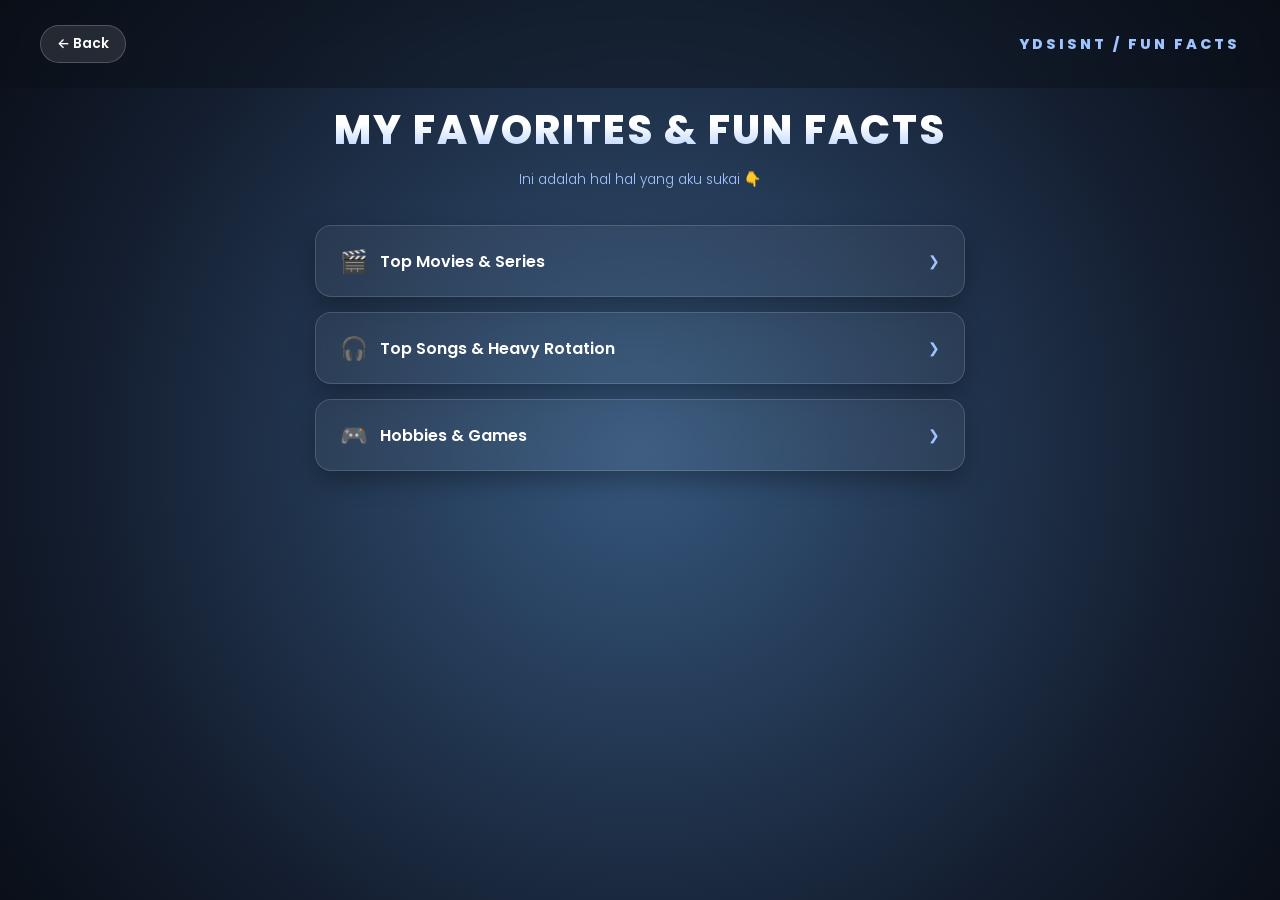
==== funfact.html @ 4c20e3f1 "Add files via upload" ====
<!DOCTYPE html>
<html lang="id">
<head>
    <meta charset="UTF-8">
    <meta name="viewport" content="width=device-width, initial-scale=1.0">
    <title>Fun Facts | Ydsisnt</title>
    <link rel="stylesheet" href="funfact-style.css">
</head>
<body>

    <!-- Header dengan Tombol Kembali -->
    <header class="ff-header">
        <a href="index.html" class="btn-back">← Back</a>
        <div class="logo">YDSISNT / FUN FACTS</div>
    </header>

    <!-- Konten Utama Accordion -->
    <main class="ff-container">
        
        <h1 class="ff-title">MY FAVORITES & FUN FACTS</h1>
        <p class="ff-subtitle">Ini adalah hal hal yang aku sukai 👇</p>

        <div class="accordion-wrapper">
            
            <!-- KATEGORI 1: TOP MOVIES -->
            <details class="ff-accordion">
                <summary class="accordion-header">
                    <div class="header-content">
                        <span class="card-icon">🎬</span>
                        <h2>Top Movies & Series</h2>
                    </div>
                    <span class="arrow-icon">❯</span>
                </summary>
                <div class="accordion-body">
                    <ul>
                        <li><span>1.</span> Interstellar</li>
                        <li><span>2.</span> Inception</li>
                        <li><span>3.</span> Cyberpunk: Edgerunners</li>
                    </ul>
                </div>
            </details>

            <!-- KATEGORI 2: TOP SONGS -->
            <details class="ff-accordion">
                <summary class="accordion-header">
                    <div class="header-content">
                        <span class="card-icon">🎧</span>
                        <h2>Top Songs & Heavy Rotation</h2>
                    </div>
                    <span class="arrow-icon">❯</span>
                </summary>
                <div class="accordion-body">
                    <ul>
                        <li><span>1.</span> The Weeknd - Starboy</li>
                        <li><span>2.</span> Joji - Glimpse of Us</li>
                        <li><span>3.</span> Arctic Monkeys - 505</li>
                    </ul>
                </div>
            </details>

            <!-- KATEGORI 3: HOBBIES -->
            <details class="ff-accordion">
                <summary class="accordion-header">
                    <div class="header-content">
                        <span class="card-icon">🎮</span>
                        <h2>Hobbies & Games</h2>
                    </div>
                    <span class="arrow-icon">❯</span>
                </summary>
                <div class="accordion-body">
                    <ul>
                        <li><span>•</span> Exploring Web Technologies</li>
                        <li><span>•</span> Casual Gaming (Genshin / Valorant)</li>
                        <li><span>•</span> Chill & Listening to Lo-Fi</li>
                    </ul>
                </div>
            </details>

        </div>

    </main>

</body>
</html>
---- funfact-style.css ----
@import url('https://fonts.googleapis.com/css2?family=Inter:wght@300;400;600;800&family=Poppins:wght@300;400;600;800&display=swap');

* {
    margin: 0;
    padding: 0;
    box-sizing: border-box;
}

body {
    background: radial-gradient(circle at center, #35577D 0%, #141E30 70%, #0a0f18 100%);
    background-attachment: fixed;
    color: #ffffff;
    font-family: 'Poppins', 'Inter', sans-serif;
    min-height: 100vh;
    padding: 100px 20px 40px;
}

/* HEADER */
.ff-header {
    position: fixed;
    top: 0;
    left: 0;
    width: 100%;
    padding: 25px 40px;
    display: flex;
    justify-content: space-between;
    align-items: center;
    z-index: 100;
    background: rgba(10, 15, 24, 0.4);
    backdrop-filter: blur(10px);
}

.btn-back {
    text-decoration: none;
    color: #ffffff;
    font-size: 0.85rem;
    font-weight: 600;
    padding: 8px 16px;
    border-radius: 20px;
    background: rgba(255, 255, 255, 0.1);
    border: 1px solid rgba(255, 255, 255, 0.2);
    transition: 0.3s ease;
}

.btn-back:hover {
    background: #38bdf8;
    color: #000;
}

.logo {
    font-weight: 800;
    font-size: 0.9rem;
    letter-spacing: 3px;
    color: #a0c4ff;
}

/* CONTAINER UTAMA */
.ff-container {
    max-width: 650px; /* Dibuat sedikit lebih ringkas agar rapi vertikal */
    margin: 0 auto;
    text-align: center;
}

.ff-title {
    font-size: clamp(1.8rem, 4vw, 2.5rem);
    font-weight: 800;
    letter-spacing: 2px;
    margin-bottom: 10px;
    background: linear-gradient(180deg, #ffffff 40%, #a0c4ff 100%);
    -webkit-background-clip: text;
    -webkit-text-fill-color: transparent;
}

.ff-subtitle {
    font-size: 0.85rem;
    color: #a0c4ff;
    margin-bottom: 35px;
    font-weight: 300;
}

/* ==========================================
   DESAIN ACCORDION / COLLAPSIBLE INTERAKTIF
   ========================================== */
.accordion-wrapper {
    display: flex;
    flex-direction: column;
    gap: 15px;
}

/* Wadah Utama Accordion */
.ff-accordion {
    background: rgba(255, 255, 255, 0.05);
    border: 1px solid rgba(255, 255, 255, 0.15);
    border-radius: 16px;
    overflow: hidden;
    backdrop-filter: blur(15px);
    box-shadow: 0 10px 25px rgba(0, 0, 0, 0.3);
    transition: all 0.3s ease;
}

.ff-accordion:hover {
    border-color: #38bdf8;
    background: rgba(255, 255, 255, 0.08);
}

/* Header yang Bisa Diklik */
.accordion-header {
    padding: 18px 24px;
    display: flex;
    justify-content: space-between;
    align-items: center;
    cursor: pointer;
    user-select: none;
    list-style: none; /* Menghilangkan segitiga bawaan browser */
}

/* Menghilangkan panah bawaan browser Safari/Chrome */
.accordion-header::-webkit-details-marker {
    display: none;
}

.header-content {
    display: flex;
    align-items: center;
    gap: 12px;
}

.card-icon {
    font-size: 1.4rem;
}

.accordion-header h2 {
    font-size: 1rem;
    font-weight: 600;
    color: #ffffff;
}

/* Ikon Panah Kustom */
.arrow-icon {
    font-size: 0.9rem;
    color: #a0c4ff;
    transition: transform 0.3s ease;
}

/* Animasi Rotasi Panah Saat Accordion DIBUKA */
details[open] .arrow-icon {
    transform: rotate(90deg);
    color: #38bdf8;
}

/* Border Pemisah saat Terbuka */
details[open] .accordion-header {
    border-bottom: 1px solid rgba(255, 255, 255, 0.1);
}

/* Isi List Favorit di Dalam Accordion */
.accordion-body {
    padding: 20px 24px;
    text-align: left;
    background: rgba(0, 0, 0, 0.15);
}

.accordion-body ul {
    list-style: none;
}

.accordion-body li {
    font-size: 0.9rem;
    margin-bottom: 10px;
    color: #e2e8f0;
}

.accordion-body li:last-child {
    margin-bottom: 0;
}

.accordion-body li span {
    color: #38bdf8;
    font-weight: 600;
    margin-right: 8px;
}
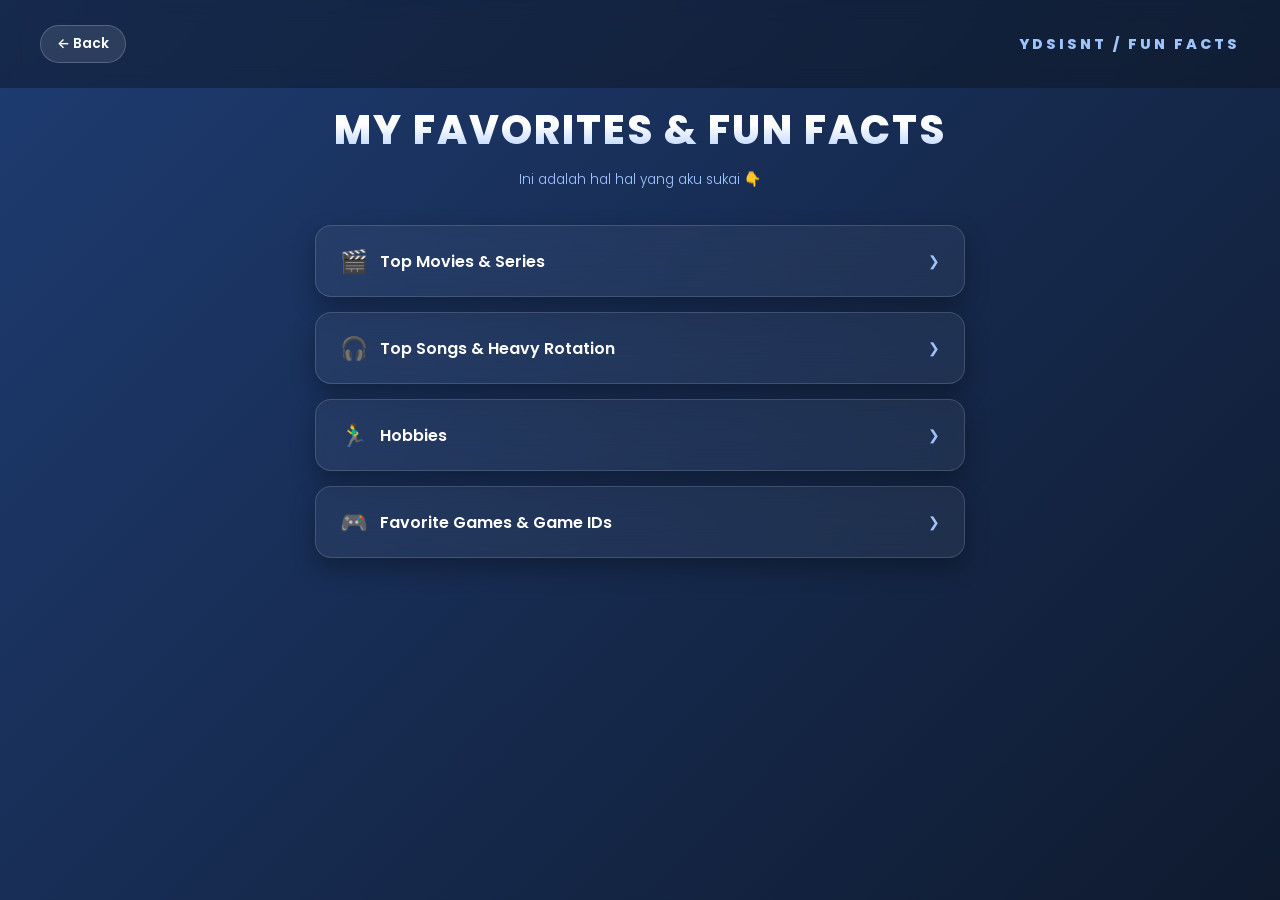
==== commit 6e219701: "Add files via upload" ====
--- a/funfact.html
+++ b/funfact.html
@@ -51,28 +51,92 @@
                 </summary>
                 <div class="accordion-body">
                     <ul>
-                        <li><span>1.</span> The Weeknd - Starboy</li>
+                        <li><span>1.</span> Wave to earth - Love</li>
                         <li><span>2.</span> Joji - Glimpse of Us</li>
-                        <li><span>3.</span> Arctic Monkeys - 505</li>
+                        <li><span>3.</span> Skyline - Not the same without you</li>
                     </ul>
                 </div>
             </details>
 
-            <!-- KATEGORI 3: HOBBIES -->
+            <!-- KATEGORI 3: HOBBIES (DIPISAH) -->
             <details class="ff-accordion">
                 <summary class="accordion-header">
                     <div class="header-content">
-                        <span class="card-icon">🎮</span>
-                        <h2>Hobbies & Games</h2>
+                        <span class="card-icon">🏃‍♂️</span>
+                        <h2>Hobbies</h2>
                     </div>
                     <span class="arrow-icon">❯</span>
                 </summary>
                 <div class="accordion-body">
                     <ul>
-                        <li><span>•</span> Exploring Web Technologies</li>
-                        <li><span>•</span> Casual Gaming (Genshin / Valorant)</li>
+                        <li><span>•</span> Running & Calisthenics</li>
                         <li><span>•</span> Chill & Listening to Lo-Fi</li>
+                        <li><span>•</span> Exploring Web Development</li>
                     </ul>
+                </div>
+            </details>
+
+            <!-- KATEGORI 4: GAMES (MOBILE LEGENDS, GENSHIN IMPACT, FREE FIRE) -->
+            <details class="ff-accordion">
+                <summary class="accordion-header">
+                    <div class="header-content">
+                        <span class="card-icon">🎮</span>
+                        <h2>Favorite Games & Game IDs</h2>
+                    </div>
+                    <span class="arrow-icon">❯</span>
+                </summary>
+                <div class="accordion-body">
+                    <div class="nested-accordion-wrapper">
+                        
+                        <!-- GAME 1: MOBILE LEGENDS -->
+                        <details class="game-details">
+                            <summary class="game-summary">
+                                <span>Mobile Legends: Bang Bang</span>
+                                <span class="arrow-icon-small">❯</span>
+                            </summary>
+                            <div class="game-info">
+                                <img src="https://cdn.oneesports.gg/wp-content/uploads/sites/2/2021/05/MLBB_Phoveus-1024x639.jpg" alt="Mobile Legends Banner" class="game-banner">
+                                <div class="game-text">
+                                    <p><strong>Nickname:</strong> proMAX</p>
+                                    <p><strong>User ID:</strong> 276227100 (9430)</p> <!-- Ganti ID ML kamu -->
+                                    <p><strong>Role Favorit:</strong> EXP / Marksman</p>
+                                </div>
+                            </div>
+                        </details>
+
+                        <!-- GAME 2: GENSHIN IMPACT -->
+                        <details class="game-details">
+                            <summary class="game-summary">
+                                <span>Genshin Impact</span>
+                                <span class="arrow-icon-small">❯</span>
+                            </summary>
+                            <div class="game-info">
+                                <img src="https://row.haluan.co/wp-content/uploads/2024/01/Raiden-Shogun-Genshin-Impact-1024x573.jpg" alt="Genshin Impact Banner" class="game-banner">
+                                <div class="game-text">
+                                    <p><strong>Nickname:</strong> MAXIMUSIX</p>
+                                    <p><strong>UID:</strong> 860120543</p> <!-- Ganti UID Genshin kamu -->
+                                    <p><strong>Server:</strong> Asia</p>
+                                </div>
+                            </div>
+                        </details>
+
+                        <!-- GAME 3: FREE FIRE -->
+                        <details class="game-details">
+                            <summary class="game-summary">
+                                <span>Free Fire</span>
+                                <span class="arrow-icon-small">❯</span>
+                            </summary>
+                            <div class="game-info">
+                                <img src="https://ditusi.co.id/blog/wp-content/uploads/2025/07/Bundle-Top-Criminal-FF.jpg" alt="Free Fire Banner" class="game-banner">
+                                <div class="game-text">
+                                    <p><strong>Nickname:</strong> grab'phee..</p>
+                                    <p><strong>UID / Account ID:</strong> 528464425</p> <!-- Ganti UID FF kamu -->
+                                    <p><strong>Guild:</strong> SGNX - Guerilla</p>
+                                </div>
+                            </div>
+                        </details>
+
+                    </div>
                 </div>
             </details>
 
--- a/funfact-style.css
+++ b/funfact-style.css
@@ -7,12 +7,20 @@
 }
 
 body {
-    background: radial-gradient(circle at center, #35577D 0%, #141E30 70%, #0a0f18 100%);
+    background: linear-gradient(-45deg, #141E30, #35577D, #0a0f18, #1e3c72);
+    background-size: 400% 400%;
+    animation: gradientBG 15s ease infinite;
     background-attachment: fixed;
     color: #ffffff;
     font-family: 'Poppins', 'Inter', sans-serif;
     min-height: 100vh;
     padding: 100px 20px 40px;
+}
+
+@keyframes gradientBG {
+    0% { background-position: 0% 50%; }
+    50% { background-position: 100% 50%; }
+    100% { background-position: 0% 50%; }
 }
 
 /* HEADER */
@@ -178,4 +186,69 @@
     color: #38bdf8;
     font-weight: 600;
     margin-right: 8px;
+}
+
+/* ==========================================
+   NESTED ACCORDION KHUSUS SUB-MENU GAME
+   ========================================== */
+.nested-accordion-wrapper {
+    display: flex;
+    flex-direction: column;
+    gap: 10px;
+}
+
+.game-details {
+    background: rgba(255, 255, 255, 0.05);
+    border: 1px solid rgba(255, 255, 255, 0.1);
+    border-radius: 10px;
+    overflow: hidden;
+    transition: all 0.3s ease;
+}
+
+.game-details:hover {
+    border-color: #38bdf8;
+}
+
+.game-summary {
+    padding: 12px 16px;
+    font-size: 0.88rem;
+    font-weight: 600;
+    color: #38bdf8;
+    cursor: pointer;
+    display: flex;
+    justify-content: space-between;
+    align-items: center;
+    list-style: none;
+    user-select: none;
+}
+
+.game-summary::-webkit-details-marker {
+    display: none;
+}
+
+.arrow-icon-small {
+    font-size: 0.75rem;
+    color: #a0c4ff;
+    transition: transform 0.3s ease;
+}
+
+details[open] > .game-summary .arrow-icon-small {
+    transform: rotate(90deg);
+    color: #38bdf8;
+}
+
+/* Kotak Info ID & Nickname Game */
+.game-info {
+    padding: 12px 16px;
+    background: rgba(0, 0, 0, 0.25);
+    border-top: 1px solid rgba(255, 255, 255, 0.05);
+    font-size: 0.85rem;
+    color: #e2e8f0;
+    display: flex;
+    flex-direction: column;
+    gap: 6px;
+}
+
+.game-info p strong {
+    color: #a0c4ff;
 }
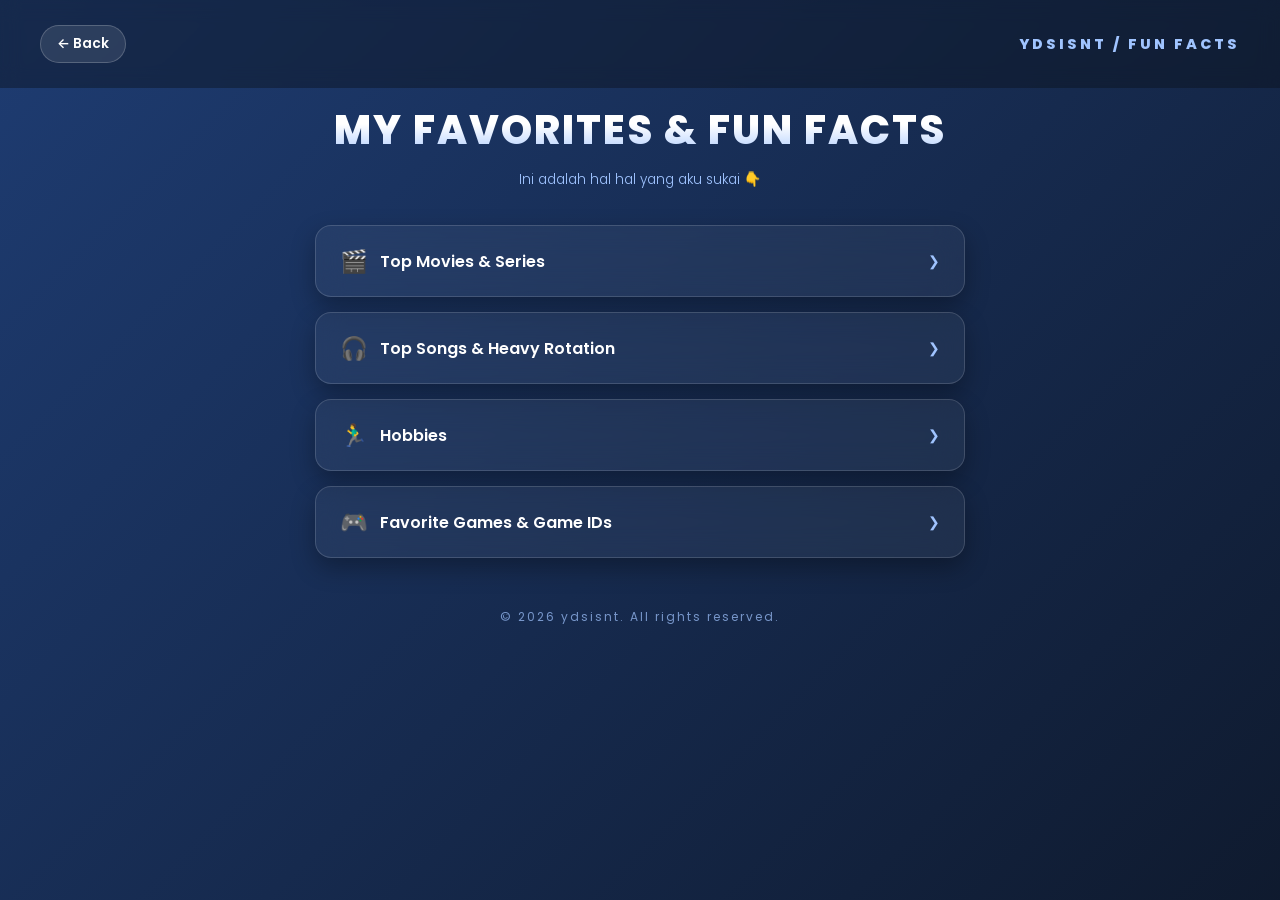
==== commit bfc6d6bc: "Add files via upload" ====
--- a/funfact.html
+++ b/funfact.html
@@ -3,7 +3,7 @@
 <head>
     <meta charset="UTF-8">
     <meta name="viewport" content="width=device-width, initial-scale=1.0">
-    <title>Fun Facts | Ydsisnt</title>
+    <title>Fun Facts | ydsisnt</title>
     <link rel="stylesheet" href="funfact-style.css">
 </head>
 <body>
@@ -58,7 +58,7 @@
                 </div>
             </details>
 
-            <!-- KATEGORI 3: HOBBIES (DIPISAH) -->
+            <!-- KATEGORI 3: HOBBIES -->
             <details class="ff-accordion">
                 <summary class="accordion-header">
                     <div class="header-content">
@@ -76,7 +76,7 @@
                 </div>
             </details>
 
-            <!-- KATEGORI 4: GAMES (MOBILE LEGENDS, GENSHIN IMPACT, FREE FIRE) -->
+            <!-- KATEGORI 4: GAMES -->
             <details class="ff-accordion">
                 <summary class="accordion-header">
                     <div class="header-content">
@@ -98,7 +98,7 @@
                                 <img src="https://cdn.oneesports.gg/wp-content/uploads/sites/2/2021/05/MLBB_Phoveus-1024x639.jpg" alt="Mobile Legends Banner" class="game-banner">
                                 <div class="game-text">
                                     <p><strong>Nickname:</strong> proMAX</p>
-                                    <p><strong>User ID:</strong> 276227100 (9430)</p> <!-- Ganti ID ML kamu -->
+                                    <p><strong>User ID:</strong> 276227100 (9430)</p>
                                     <p><strong>Role Favorit:</strong> EXP / Marksman</p>
                                 </div>
                             </div>
@@ -114,7 +114,7 @@
                                 <img src="https://row.haluan.co/wp-content/uploads/2024/01/Raiden-Shogun-Genshin-Impact-1024x573.jpg" alt="Genshin Impact Banner" class="game-banner">
                                 <div class="game-text">
                                     <p><strong>Nickname:</strong> MAXIMUSIX</p>
-                                    <p><strong>UID:</strong> 860120543</p> <!-- Ganti UID Genshin kamu -->
+                                    <p><strong>UID:</strong> 860120543</p>
                                     <p><strong>Server:</strong> Asia</p>
                                 </div>
                             </div>
@@ -130,7 +130,7 @@
                                 <img src="https://ditusi.co.id/blog/wp-content/uploads/2025/07/Bundle-Top-Criminal-FF.jpg" alt="Free Fire Banner" class="game-banner">
                                 <div class="game-text">
                                     <p><strong>Nickname:</strong> grab'phee..</p>
-                                    <p><strong>UID / Account ID:</strong> 528464425</p> <!-- Ganti UID FF kamu -->
+                                    <p><strong>UID / Account ID:</strong> 528464425</p>
                                     <p><strong>Guild:</strong> SGNX - Guerilla</p>
                                 </div>
                             </div>
@@ -144,5 +144,10 @@
 
     </main>
 
+    <!-- FOOTER COPYRIGHT -->
+    <footer class="ff-footer">
+        <p>&copy; 2026 ydsisnt. All rights reserved.</p>
+    </footer>
+
 </body>
 </html>
--- a/funfact-style.css
+++ b/funfact-style.css
@@ -251,4 +251,13 @@
 
 .game-info p strong {
     color: #a0c4ff;
+}
+/* FOOTER KHUSUS FUNFACT */
+.ff-footer {
+    margin-top: 50px;
+    text-align: center;
+    font-size: 0.75rem;
+    letter-spacing: 2px;
+    color: #a0c4ff;
+    opacity: 0.7;
 }
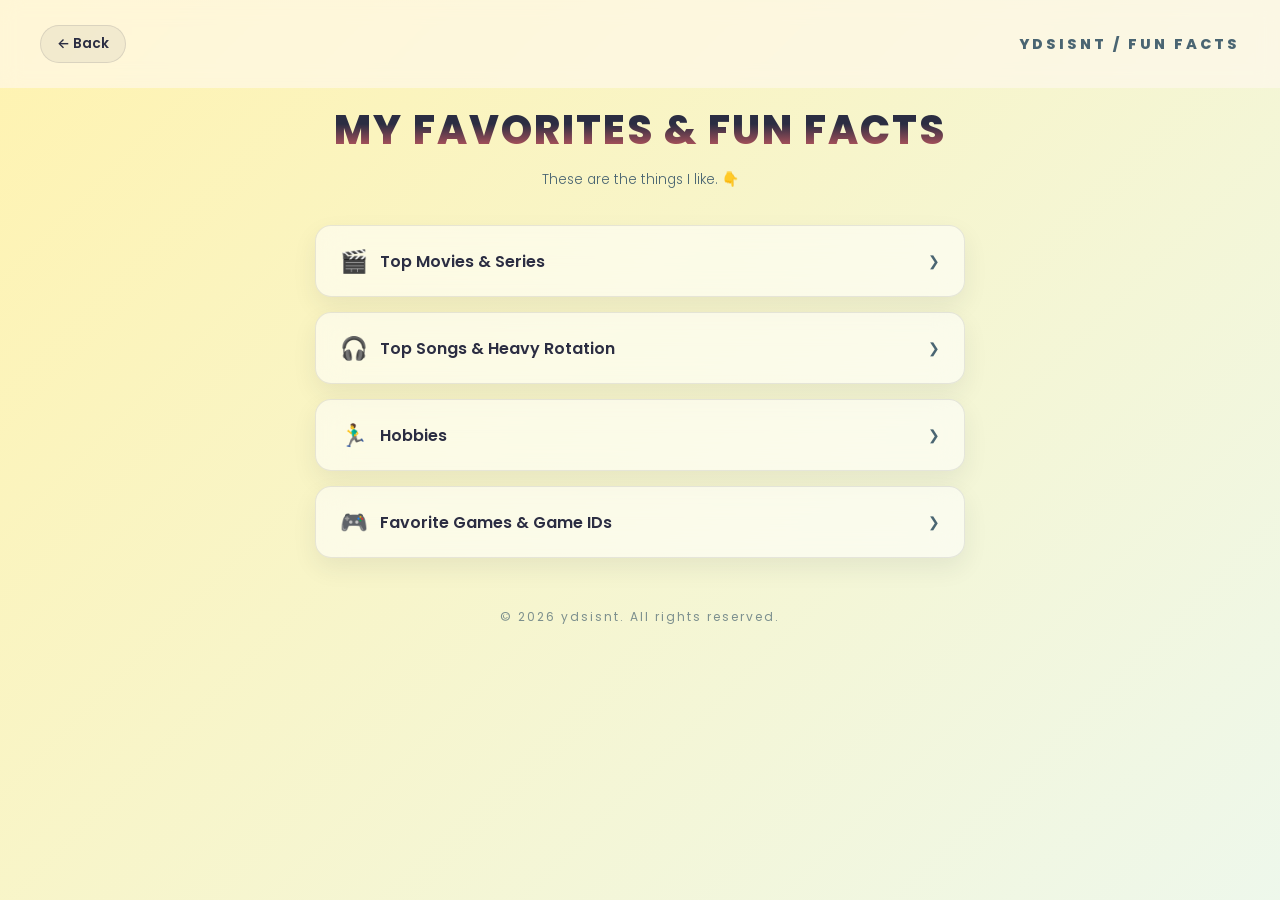
==== commit 65de0e25: "Add files via upload" ====
--- a/funfact.html
+++ b/funfact.html
@@ -16,12 +16,12 @@
 
     <!-- Konten Utama Accordion -->
     <main class="ff-container">
-        
+
         <h1 class="ff-title">MY FAVORITES & FUN FACTS</h1>
-        <p class="ff-subtitle">Ini adalah hal hal yang aku sukai 👇</p>
+        <p class="ff-subtitle">These are the things I like. 👇</p>
 
         <div class="accordion-wrapper">
-            
+
             <!-- KATEGORI 1: TOP MOVIES -->
             <details class="ff-accordion">
                 <summary class="accordion-header">
@@ -33,9 +33,9 @@
                 </summary>
                 <div class="accordion-body">
                     <ul>
-                        <li><span>1.</span> Interstellar</li>
-                        <li><span>2.</span> Inception</li>
-                        <li><span>3.</span> Cyberpunk: Edgerunners</li>
+                        <li><span>1.</span> The Medium</li>
+                        <li><span>2.</span> Obsession</li>
+                        <li><span>3.</span> The Odyssey</li>
                     </ul>
                 </div>
             </details>
@@ -87,7 +87,14 @@
                 </summary>
                 <div class="accordion-body">
                     <div class="nested-accordion-wrapper">
-                        
+
+                        <!--
+                          FITUR BARU: tombol "Salin" di sebelah UID/ID.
+                          Atribut data-copy="..." nyimpen teks murni yang mau
+                          di-copy -- jadi funfact-script.js tinggal baca
+                          atribut ini, nggak perlu parsing teks dari <p>.
+                        -->
+
                         <!-- GAME 1: MOBILE LEGENDS -->
                         <details class="game-details">
                             <summary class="game-summary">
@@ -98,7 +105,10 @@
                                 <img src="https://cdn.oneesports.gg/wp-content/uploads/sites/2/2021/05/MLBB_Phoveus-1024x639.jpg" alt="Mobile Legends Banner" class="game-banner">
                                 <div class="game-text">
                                     <p><strong>Nickname:</strong> proMAX</p>
-                                    <p><strong>User ID:</strong> 276227100 (9430)</p>
+                                    <div class="copy-row">
+                                        <p><strong>User ID:</strong> 276227100 (9430)</p>
+                                        <button class="btn-copy" data-copy="276227100 (9430)" type="button">Salin</button>
+                                    </div>
                                     <p><strong>Role Favorit:</strong> EXP / Marksman</p>
                                 </div>
                             </div>
@@ -114,7 +124,10 @@
                                 <img src="https://row.haluan.co/wp-content/uploads/2024/01/Raiden-Shogun-Genshin-Impact-1024x573.jpg" alt="Genshin Impact Banner" class="game-banner">
                                 <div class="game-text">
                                     <p><strong>Nickname:</strong> MAXIMUSIX</p>
-                                    <p><strong>UID:</strong> 860120543</p>
+                                    <div class="copy-row">
+                                        <p><strong>UID:</strong> 860120543</p>
+                                        <button class="btn-copy" data-copy="860120543" type="button">Salin</button>
+                                    </div>
                                     <p><strong>Server:</strong> Asia</p>
                                 </div>
                             </div>
@@ -130,7 +143,10 @@
                                 <img src="https://ditusi.co.id/blog/wp-content/uploads/2025/07/Bundle-Top-Criminal-FF.jpg" alt="Free Fire Banner" class="game-banner">
                                 <div class="game-text">
                                     <p><strong>Nickname:</strong> grab'phee..</p>
-                                    <p><strong>UID / Account ID:</strong> 528464425</p>
+                                    <div class="copy-row">
+                                        <p><strong>UID / Account ID:</strong> 528464425</p>
+                                        <button class="btn-copy" data-copy="528464425" type="button">Salin</button>
+                                    </div>
                                     <p><strong>Guild:</strong> SGNX - Guerilla</p>
                                 </div>
                             </div>
@@ -149,5 +165,9 @@
         <p>&copy; 2026 ydsisnt. All rights reserved.</p>
     </footer>
 
+    <!-- Toast kecil buat notifikasi "ID tersalin!" -->
+    <div id="toast" class="toast">ID tersalin! 📋</div>
+
+    <script src="funfact-script.js"></script>
 </body>
 </html>
--- a/funfact-style.css
+++ b/funfact-style.css
@@ -6,12 +6,19 @@
     box-sizing: border-box;
 }
 
+/*
+  Palet warna di halaman ini SENGAJA disamain persis sama Fun Mode
+  di index.html (background pastel, aksen coral #FF6B6B, teks gelap
+  #2B2D42) -- soalnya halaman ini cuma bisa diakses lewat tombol
+  "Fun Fact About Me" yang cuma muncul pas Fun Mode aktif. Jadi harus
+  berasa nyambung, bukan kayak buka halaman lain yang temanya beda.
+*/
 body {
-    background: linear-gradient(-45deg, #141E30, #35577D, #0a0f18, #1e3c72);
+    background: linear-gradient(-45deg, #FFF8F0, #FFE3E3, #E8F9FF, #FFF3B0);
     background-size: 400% 400%;
-    animation: gradientBG 15s ease infinite;
+    animation: gradientBG 18s ease infinite;
     background-attachment: fixed;
-    color: #ffffff;
+    color: #2B2D42;
     font-family: 'Poppins', 'Inter', sans-serif;
     min-height: 100vh;
     padding: 100px 20px 40px;
@@ -34,37 +41,38 @@
     justify-content: space-between;
     align-items: center;
     z-index: 100;
-    background: rgba(10, 15, 24, 0.4);
+    background: rgba(255, 248, 240, 0.6);
     backdrop-filter: blur(10px);
 }
 
 .btn-back {
     text-decoration: none;
-    color: #ffffff;
+    color: #2B2D42;
     font-size: 0.85rem;
     font-weight: 600;
     padding: 8px 16px;
     border-radius: 20px;
-    background: rgba(255, 255, 255, 0.1);
-    border: 1px solid rgba(255, 255, 255, 0.2);
+    background: rgba(43, 45, 66, 0.06);
+    border: 1px solid rgba(43, 45, 66, 0.12);
     transition: 0.3s ease;
 }
 
 .btn-back:hover {
-    background: #38bdf8;
-    color: #000;
+    background: #FF6B6B;
+    border-color: #FF6B6B;
+    color: #ffffff;
 }
 
 .logo {
     font-weight: 800;
     font-size: 0.9rem;
     letter-spacing: 3px;
-    color: #a0c4ff;
+    color: #4A6572;
 }
 
 /* CONTAINER UTAMA */
 .ff-container {
-    max-width: 650px; /* Dibuat sedikit lebih ringkas agar rapi vertikal */
+    max-width: 650px;
     margin: 0 auto;
     text-align: center;
 }
@@ -74,14 +82,14 @@
     font-weight: 800;
     letter-spacing: 2px;
     margin-bottom: 10px;
-    background: linear-gradient(180deg, #ffffff 40%, #a0c4ff 100%);
+    background: linear-gradient(180deg, #2B2D42 40%, #FF6B6B 100%);
     -webkit-background-clip: text;
     -webkit-text-fill-color: transparent;
 }
 
 .ff-subtitle {
     font-size: 0.85rem;
-    color: #a0c4ff;
+    color: #4A6572;
     margin-bottom: 35px;
     font-weight: 300;
 }
@@ -95,23 +103,21 @@
     gap: 15px;
 }
 
-/* Wadah Utama Accordion */
 .ff-accordion {
-    background: rgba(255, 255, 255, 0.05);
-    border: 1px solid rgba(255, 255, 255, 0.15);
+    background: rgba(255, 255, 255, 0.55);
+    border: 1px solid rgba(43, 45, 66, 0.1);
     border-radius: 16px;
     overflow: hidden;
     backdrop-filter: blur(15px);
-    box-shadow: 0 10px 25px rgba(0, 0, 0, 0.3);
+    box-shadow: 0 10px 25px rgba(43, 45, 66, 0.08);
     transition: all 0.3s ease;
 }
 
 .ff-accordion:hover {
-    border-color: #38bdf8;
-    background: rgba(255, 255, 255, 0.08);
-}
-
-/* Header yang Bisa Diklik */
+    border-color: #FF6B6B;
+    background: rgba(255, 255, 255, 0.75);
+}
+
 .accordion-header {
     padding: 18px 24px;
     display: flex;
@@ -119,10 +125,9 @@
     align-items: center;
     cursor: pointer;
     user-select: none;
-    list-style: none; /* Menghilangkan segitiga bawaan browser */
-}
-
-/* Menghilangkan panah bawaan browser Safari/Chrome */
+    list-style: none;
+}
+
 .accordion-header::-webkit-details-marker {
     display: none;
 }
@@ -140,32 +145,28 @@
 .accordion-header h2 {
     font-size: 1rem;
     font-weight: 600;
-    color: #ffffff;
-}
-
-/* Ikon Panah Kustom */
+    color: #2B2D42;
+}
+
 .arrow-icon {
     font-size: 0.9rem;
-    color: #a0c4ff;
+    color: #4A6572;
     transition: transform 0.3s ease;
 }
 
-/* Animasi Rotasi Panah Saat Accordion DIBUKA */
 details[open] .arrow-icon {
     transform: rotate(90deg);
-    color: #38bdf8;
-}
-
-/* Border Pemisah saat Terbuka */
+    color: #FF6B6B;
+}
+
 details[open] .accordion-header {
-    border-bottom: 1px solid rgba(255, 255, 255, 0.1);
-}
-
-/* Isi List Favorit di Dalam Accordion */
+    border-bottom: 1px solid rgba(43, 45, 66, 0.08);
+}
+
 .accordion-body {
     padding: 20px 24px;
     text-align: left;
-    background: rgba(0, 0, 0, 0.15);
+    background: rgba(43, 45, 66, 0.03);
 }
 
 .accordion-body ul {
@@ -175,7 +176,7 @@
 .accordion-body li {
     font-size: 0.9rem;
     margin-bottom: 10px;
-    color: #e2e8f0;
+    color: #2B2D42;
 }
 
 .accordion-body li:last-child {
@@ -183,7 +184,7 @@
 }
 
 .accordion-body li span {
-    color: #38bdf8;
+    color: #FF6B6B;
     font-weight: 600;
     margin-right: 8px;
 }
@@ -198,22 +199,22 @@
 }
 
 .game-details {
-    background: rgba(255, 255, 255, 0.05);
-    border: 1px solid rgba(255, 255, 255, 0.1);
+    background: rgba(255, 255, 255, 0.5);
+    border: 1px solid rgba(43, 45, 66, 0.08);
     border-radius: 10px;
     overflow: hidden;
     transition: all 0.3s ease;
 }
 
 .game-details:hover {
-    border-color: #38bdf8;
+    border-color: #FF6B6B;
 }
 
 .game-summary {
     padding: 12px 16px;
     font-size: 0.88rem;
     font-weight: 600;
-    color: #38bdf8;
+    color: #FF6B6B;
     cursor: pointer;
     display: flex;
     justify-content: space-between;
@@ -228,36 +229,92 @@
 
 .arrow-icon-small {
     font-size: 0.75rem;
-    color: #a0c4ff;
+    color: #4A6572;
     transition: transform 0.3s ease;
 }
 
 details[open] > .game-summary .arrow-icon-small {
     transform: rotate(90deg);
-    color: #38bdf8;
+    color: #FF6B6B;
 }
 
 /* Kotak Info ID & Nickname Game */
 .game-info {
     padding: 12px 16px;
-    background: rgba(0, 0, 0, 0.25);
-    border-top: 1px solid rgba(255, 255, 255, 0.05);
+    background: rgba(43, 45, 66, 0.03);
+    border-top: 1px solid rgba(43, 45, 66, 0.05);
     font-size: 0.85rem;
-    color: #e2e8f0;
+    color: #2B2D42;
     display: flex;
     flex-direction: column;
     gap: 6px;
 }
 
 .game-info p strong {
-    color: #a0c4ff;
-}
+    color: #4A6572;
+}
+
+/* ==========================================
+   FITUR TAMBAHAN: TOMBOL COPY ID
+   Baris ID/UID sekarang jadi flex row supaya tombol "Salin"-nya
+   nempel rapi di sebelah kanan teks.
+   ========================================== */
+.copy-row {
+    display: flex;
+    justify-content: space-between;
+    align-items: center;
+    gap: 8px;
+}
+
+.btn-copy {
+    flex-shrink: 0;
+    background: rgba(255, 107, 107, 0.12);
+    color: #FF6B6B;
+    border: 1px solid rgba(255, 107, 107, 0.3);
+    border-radius: 8px;
+    padding: 4px 10px;
+    font-size: 0.7rem;
+    font-weight: 600;
+    cursor: pointer;
+    font-family: 'Poppins', sans-serif;
+    transition: 0.2s ease;
+}
+
+.btn-copy:hover {
+    background: #FF6B6B;
+    color: #ffffff;
+}
+
+/* Toast notifikasi kecil pas ID berhasil di-copy */
+.toast {
+    position: fixed;
+    bottom: 30px;
+    left: 50%;
+    transform: translateX(-50%) translateY(20px);
+    background: #2B2D42;
+    color: #ffffff;
+    padding: 10px 22px;
+    border-radius: 30px;
+    font-size: 0.8rem;
+    font-weight: 600;
+    box-shadow: 0 10px 25px rgba(0, 0, 0, 0.2);
+    opacity: 0;
+    pointer-events: none;
+    transition: opacity 0.3s ease, transform 0.3s ease;
+    z-index: 999;
+}
+
+.toast.show {
+    opacity: 1;
+    transform: translateX(-50%) translateY(0);
+}
+
 /* FOOTER KHUSUS FUNFACT */
 .ff-footer {
     margin-top: 50px;
     text-align: center;
     font-size: 0.75rem;
     letter-spacing: 2px;
-    color: #a0c4ff;
+    color: #4A6572;
     opacity: 0.7;
 }
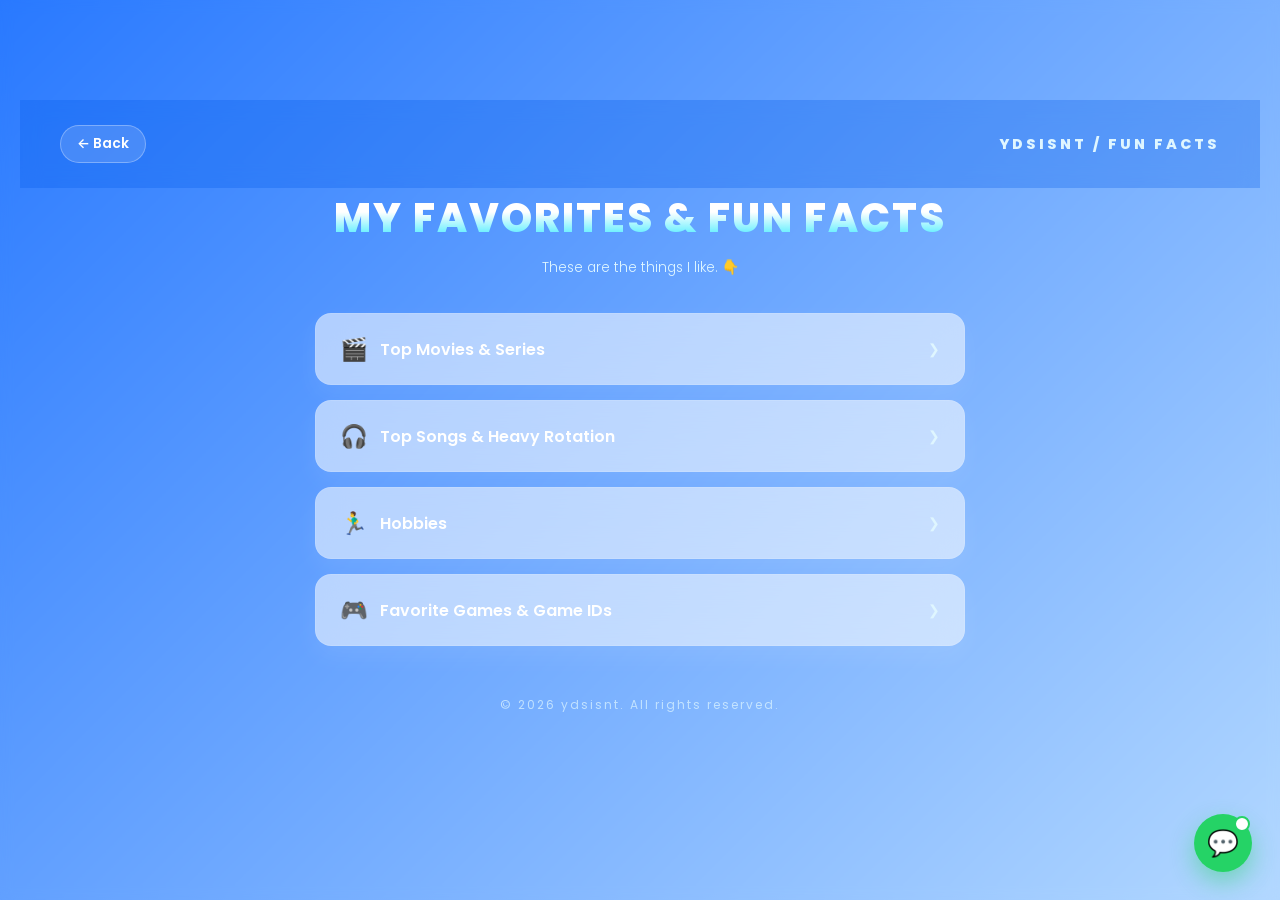
==== commit 11166e62: "Add files via upload update lagu spotify dan baskground salju" ====
--- a/funfact.html
+++ b/funfact.html
@@ -8,6 +8,14 @@
 </head>
 <body>
 
+    <!--
+      LAPISAN DEKORASI BACKGROUND (blur + salju), sama seperti di
+      index.html Fun Mode. Halaman ini memang selalu bertema biru,
+      jadi efeknya langsung aktif tanpa perlu dicek mode apa pun.
+    -->
+    <div id="bg-blur-overlay" class="bg-blur-overlay"></div>
+    <div id="snow-container" class="snow-container"></div>
+
     <!-- Header dengan Tombol Kembali -->
     <header class="ff-header">
         <a href="index.html" class="btn-back">← Back</a>
@@ -23,7 +31,7 @@
         <div class="accordion-wrapper">
 
             <!-- KATEGORI 1: TOP MOVIES -->
-            <details class="ff-accordion">
+            <details class="ff-accordion tilt-card">
                 <summary class="accordion-header">
                     <div class="header-content">
                         <span class="card-icon">🎬</span>
@@ -41,7 +49,7 @@
             </details>
 
             <!-- KATEGORI 2: TOP SONGS -->
-            <details class="ff-accordion">
+            <details class="ff-accordion tilt-card">
                 <summary class="accordion-header">
                     <div class="header-content">
                         <span class="card-icon">🎧</span>
@@ -55,11 +63,33 @@
                         <li><span>2.</span> Joji - Glimpse of Us</li>
                         <li><span>3.</span> Skyline - Not the same without you</li>
                     </ul>
+
+                    <!--
+                      WIDGET SPOTIFY DI SINI JUGA:
+                      biar pas orang buka bagian "Top Songs" ini,
+                      mereka bisa langsung dengerin lagu no.1-nya
+                      tanpa pindah ke halaman utama. Ganti ID lagu di
+                      "src" kalau mau nampilin lagu favorit lain --
+                      caranya sama kayak yang dijelasin di index.html.
+                    -->
+                    <div class="spotify-widget tilt-card" style="margin-top: 16px; max-width: 100%;">
+                        <p class="spotify-widget-label">🎧 Now Playing</p>
+                        <iframe
+                            title="Spotify mini player - lagu favorit"
+                            src="https://open.spotify.com/embed/track/5mtTAScDytxMMqZj14NmlN?utm_source=generator&theme=0"
+                            width="100%"
+                            height="152"
+                            frameborder="0"
+                            allowfullscreen=""
+                            allow="autoplay; clipboard-write; encrypted-media; fullscreen; picture-in-picture"
+                            loading="lazy">
+                        </iframe>
+                    </div>
                 </div>
             </details>
 
             <!-- KATEGORI 3: HOBBIES -->
-            <details class="ff-accordion">
+            <details class="ff-accordion tilt-card">
                 <summary class="accordion-header">
                     <div class="header-content">
                         <span class="card-icon">🏃‍♂️</span>
@@ -77,7 +107,7 @@
             </details>
 
             <!-- KATEGORI 4: GAMES -->
-            <details class="ff-accordion">
+            <details class="ff-accordion tilt-card">
                 <summary class="accordion-header">
                     <div class="header-content">
                         <span class="card-icon">🎮</span>
@@ -168,6 +198,19 @@
     <!-- Toast kecil buat notifikasi "ID tersalin!" -->
     <div id="toast" class="toast">ID tersalin! 📋</div>
 
+    <!--
+      TOMBOL WHATSAPP MENGAMBANG -- sama kayak di index.html, biar
+      pengunjung yang lagi baca-baca Fun Facts bisa langsung chat
+      tanpa harus balik dulu ke halaman utama.
+      JANGAN LUPA ganti nomor WA-nya, sama seperti catatan di index.html.
+    -->
+    <a
+        href="https://wa.me/6281234567890?text=Halo%20ydsisnt%2C%20aku%20lihat%20web%20kamu%21"
+        target="_blank"
+        rel="noopener"
+        class="btn-whatsapp-float"
+        aria-label="Chat lewat WhatsApp">💬</a>
+
     <script src="funfact-script.js"></script>
 </body>
 </html>
--- a/funfact-style.css
+++ b/funfact-style.css
@@ -8,20 +8,26 @@
 
 /*
   Palet warna di halaman ini SENGAJA disamain persis sama Fun Mode
-  di index.html (background pastel, aksen coral #FF6B6B, teks gelap
-  #2B2D42) -- soalnya halaman ini cuma bisa diakses lewat tombol
-  "Fun Fact About Me" yang cuma muncul pas Fun Mode aktif. Jadi harus
-  berasa nyambung, bukan kayak buka halaman lain yang temanya beda.
+  di index.html. Fun Mode sekarang sudah diganti jadi BIRU CERAH &
+  "bening" (glossy) plus tema salju -- jadi warna di sini pun ikut
+  diganti dari pastel campur-campur jadi biru cerah konsisten,
+  soalnya halaman ini cuma bisa diakses lewat tombol "Fun Fact About
+  Me" yang cuma muncul pas Fun Mode aktif. Harus berasa nyambung,
+  bukan kayak buka halaman lain yang temanya beda.
 */
 body {
-    background: linear-gradient(-45deg, #FFF8F0, #FFE3E3, #E8F9FF, #FFF3B0);
+    /* 4 titik warna biru cerah, sama seperti gradient Fun Mode di
+       style.css -- ada selipan putih (#E0F7FF) biar ada kesan kilau */
+    background: linear-gradient(-45deg, #00C6FB, #005BEA, #E0F7FF, #2979FF);
     background-size: 400% 400%;
     animation: gradientBG 18s ease infinite;
     background-attachment: fixed;
-    color: #2B2D42;
+    color: #ffffff;               /* teks putih, kontras di atas biru cerah */
     font-family: 'Poppins', 'Inter', sans-serif;
     min-height: 100vh;
     padding: 100px 20px 40px;
+    position: relative;           /* dibutuhkan supaya overlay & salju di bawah bisa "nempel" pas di belakang konten */
+    overflow-x: hidden;           /* jaga-jaga biar salju yang jatuh nggak bikin scrollbar horizontal muncul */
 }
 
 @keyframes gradientBG {
@@ -41,33 +47,34 @@
     justify-content: space-between;
     align-items: center;
     z-index: 100;
-    background: rgba(255, 248, 240, 0.6);
+    /* header kaca biru transparan, senada sama gradient body yang baru */
+    background: rgba(0, 91, 234, 0.28);
     backdrop-filter: blur(10px);
 }
 
 .btn-back {
     text-decoration: none;
-    color: #2B2D42;
+    color: #ffffff;
     font-size: 0.85rem;
     font-weight: 600;
     padding: 8px 16px;
     border-radius: 20px;
-    background: rgba(43, 45, 66, 0.06);
-    border: 1px solid rgba(43, 45, 66, 0.12);
+    background: rgba(255, 255, 255, 0.14);
+    border: 1px solid rgba(255, 255, 255, 0.3);
     transition: 0.3s ease;
 }
 
 .btn-back:hover {
-    background: #FF6B6B;
-    border-color: #FF6B6B;
-    color: #ffffff;
+    background: #00E5FF;
+    border-color: #00E5FF;
+    color: #003049; /* teks navy gelap dipakai khusus di sini biar tetap kebaca di atas cyan terang */
 }
 
 .logo {
     font-weight: 800;
     font-size: 0.9rem;
     letter-spacing: 3px;
-    color: #4A6572;
+    color: #DFF6FF;
 }
 
 /* CONTAINER UTAMA */
@@ -82,14 +89,14 @@
     font-weight: 800;
     letter-spacing: 2px;
     margin-bottom: 10px;
-    background: linear-gradient(180deg, #2B2D42 40%, #FF6B6B 100%);
+    background: linear-gradient(180deg, #ffffff 40%, #00E5FF 100%);
     -webkit-background-clip: text;
     -webkit-text-fill-color: transparent;
 }
 
 .ff-subtitle {
     font-size: 0.85rem;
-    color: #4A6572;
+    color: #DFF6FF;
     margin-bottom: 35px;
     font-weight: 300;
 }
@@ -105,16 +112,16 @@
 
 .ff-accordion {
     background: rgba(255, 255, 255, 0.55);
-    border: 1px solid rgba(43, 45, 66, 0.1);
+    border: 1px solid rgba(255, 255, 255, 0.1);
     border-radius: 16px;
     overflow: hidden;
     backdrop-filter: blur(15px);
-    box-shadow: 0 10px 25px rgba(43, 45, 66, 0.08);
+    box-shadow: 0 10px 25px rgba(255, 255, 255, 0.08);
     transition: all 0.3s ease;
 }
 
 .ff-accordion:hover {
-    border-color: #FF6B6B;
+    border-color: #00E5FF;
     background: rgba(255, 255, 255, 0.75);
 }
 
@@ -145,28 +152,28 @@
 .accordion-header h2 {
     font-size: 1rem;
     font-weight: 600;
-    color: #2B2D42;
+    color: #ffffff;
 }
 
 .arrow-icon {
     font-size: 0.9rem;
-    color: #4A6572;
+    color: #DFF6FF;
     transition: transform 0.3s ease;
 }
 
 details[open] .arrow-icon {
     transform: rotate(90deg);
-    color: #FF6B6B;
+    color: #00E5FF;
 }
 
 details[open] .accordion-header {
-    border-bottom: 1px solid rgba(43, 45, 66, 0.08);
+    border-bottom: 1px solid rgba(255, 255, 255, 0.08);
 }
 
 .accordion-body {
     padding: 20px 24px;
     text-align: left;
-    background: rgba(43, 45, 66, 0.03);
+    background: rgba(255, 255, 255, 0.03);
 }
 
 .accordion-body ul {
@@ -176,7 +183,7 @@
 .accordion-body li {
     font-size: 0.9rem;
     margin-bottom: 10px;
-    color: #2B2D42;
+    color: #ffffff;
 }
 
 .accordion-body li:last-child {
@@ -184,7 +191,7 @@
 }
 
 .accordion-body li span {
-    color: #FF6B6B;
+    color: #00E5FF;
     font-weight: 600;
     margin-right: 8px;
 }
@@ -200,21 +207,21 @@
 
 .game-details {
     background: rgba(255, 255, 255, 0.5);
-    border: 1px solid rgba(43, 45, 66, 0.08);
+    border: 1px solid rgba(255, 255, 255, 0.08);
     border-radius: 10px;
     overflow: hidden;
     transition: all 0.3s ease;
 }
 
 .game-details:hover {
-    border-color: #FF6B6B;
+    border-color: #00E5FF;
 }
 
 .game-summary {
     padding: 12px 16px;
     font-size: 0.88rem;
     font-weight: 600;
-    color: #FF6B6B;
+    color: #00E5FF;
     cursor: pointer;
     display: flex;
     justify-content: space-between;
@@ -229,29 +236,29 @@
 
 .arrow-icon-small {
     font-size: 0.75rem;
-    color: #4A6572;
+    color: #DFF6FF;
     transition: transform 0.3s ease;
 }
 
 details[open] > .game-summary .arrow-icon-small {
     transform: rotate(90deg);
-    color: #FF6B6B;
+    color: #00E5FF;
 }
 
 /* Kotak Info ID & Nickname Game */
 .game-info {
     padding: 12px 16px;
-    background: rgba(43, 45, 66, 0.03);
-    border-top: 1px solid rgba(43, 45, 66, 0.05);
+    background: rgba(255, 255, 255, 0.03);
+    border-top: 1px solid rgba(255, 255, 255, 0.05);
     font-size: 0.85rem;
-    color: #2B2D42;
+    color: #ffffff;
     display: flex;
     flex-direction: column;
     gap: 6px;
 }
 
 .game-info p strong {
-    color: #4A6572;
+    color: #DFF6FF;
 }
 
 /* ==========================================
@@ -268,9 +275,9 @@
 
 .btn-copy {
     flex-shrink: 0;
-    background: rgba(255, 107, 107, 0.12);
-    color: #FF6B6B;
-    border: 1px solid rgba(255, 107, 107, 0.3);
+    background: rgba(0, 229, 255, 0.16);
+    color: #00E5FF;
+    border: 1px solid rgba(0, 229, 255, 0.4);
     border-radius: 8px;
     padding: 4px 10px;
     font-size: 0.7rem;
@@ -281,8 +288,8 @@
 }
 
 .btn-copy:hover {
-    background: #FF6B6B;
-    color: #ffffff;
+    background: #00E5FF;
+    color: #003049; /* navy gelap biar teks tombol tetap kebaca di atas cyan terang */
 }
 
 /* Toast notifikasi kecil pas ID berhasil di-copy */
@@ -291,7 +298,7 @@
     bottom: 30px;
     left: 50%;
     transform: translateX(-50%) translateY(20px);
-    background: #2B2D42;
+    background: #072B4F;  /* navy gelap -- sengaja beda dari bg biru cerah biar toast-nya tetap menonjol/kebaca */
     color: #ffffff;
     padding: 10px 22px;
     border-radius: 30px;
@@ -315,6 +322,134 @@
     text-align: center;
     font-size: 0.75rem;
     letter-spacing: 2px;
-    color: #4A6572;
+    color: #DFF6FF;
     opacity: 0.7;
+}
+
+/* ==========================================
+   FITUR TAMBAHAN: OVERLAY BLUR DI BACKGROUND
+   ==========================================
+   Halaman ini SELALU bertema Fun Mode (nggak ada toggle), jadi
+   overlay blur & salju langsung aktif terus (nggak perlu dicek
+   lewat class body kayak di index.html). Ini lapisan penuh layar
+   yang bikin gradient biru di baliknya jadi buram lembut, kesan
+   "kaca es". Ditaruh DI ATAS gradient tapi DI BAWAH konten. */
+.bg-blur-overlay {
+    position: fixed;
+    inset: 0;                 /* shortcut buat top/right/bottom/left: 0 */
+    z-index: 0;
+    pointer-events: none;      /* jangan sampai nge-block klik ke tombol/accordion */
+    backdrop-filter: blur(6px);
+    -webkit-backdrop-filter: blur(6px);
+}
+
+/* ==========================================
+   FITUR TAMBAHAN: PARTIKEL SALJU JATUH
+   ==========================================
+   Wadah penuh layar berisi banyak <span> salju yang dibuat otomatis
+   lewat funfact-script.js. Wadah dan tiap keping salju sama-sama
+   "pointer-events: none" biar nggak menghalangi klik ke elemen lain. */
+.snow-container {
+    position: fixed;
+    inset: 0;
+    z-index: 1;                /* di atas overlay blur, di bawah konten (.ff-header, .ff-container punya z-index sendiri) */
+    pointer-events: none;
+    overflow: hidden;
+}
+
+.snowflake {
+    position: absolute;
+    top: -10vh;
+    color: #ffffff;
+    text-shadow: 0 0 6px rgba(255, 255, 255, 0.85);
+    user-select: none;
+    animation-name: snow-fall;
+    animation-timing-function: linear;
+    animation-iteration-count: infinite;
+}
+
+@keyframes snow-fall {
+    0% {
+        transform: translateY(0) translateX(0) rotate(0deg);
+        opacity: 0.9;
+    }
+    50% {
+        transform: translateY(55vh) translateX(20px) rotate(180deg);
+    }
+    100% {
+        transform: translateY(115vh) translateX(-15px) rotate(360deg);
+        opacity: 0.7;
+    }
+}
+
+/* Konten utama (header & container) harus tetap di atas overlay & salju */
+.ff-header,
+.ff-container {
+    position: relative;
+    z-index: 10;
+}
+
+/* ==========================================
+   FITUR TAMBAHAN: KARTU DENGAN EFEK 3D TILT
+   ==========================================
+   Sama seperti di index.html: elemen dengan class "tilt-card" akan
+   dimiringkan mengikuti posisi mouse lewat funfact-script.js, yang
+   mengatur custom property --rx & --ry ini secara real-time. */
+.tilt-card {
+    --rx: 0deg;
+    --ry: 0deg;
+    transform: perspective(700px) rotateX(var(--rx)) rotateY(var(--ry));
+    transition: transform 0.25s ease-out;
+    will-change: transform;
+}
+
+/* ==========================================
+   FITUR TAMBAHAN: TOMBOL WHATSAPP MENGAMBANG
+   ==========================================
+   Sama seperti di index.html, biar orang yang lagi di halaman Fun
+   Facts ini juga bisa langsung chat tanpa harus balik ke halaman utama. */
+.btn-whatsapp-float {
+    position: fixed;
+    bottom: 28px;
+    right: 28px;
+    z-index: 500;
+
+    width: 58px;
+    height: 58px;
+    border-radius: 50%;
+
+    display: flex;
+    align-items: center;
+    justify-content: center;
+
+    background: #25D366;
+    color: #ffffff;
+    text-decoration: none;
+    font-size: 1.6rem;
+
+    box-shadow: 0 10px 25px rgba(37, 211, 102, 0.45);
+    transition: transform 0.3s ease, box-shadow 0.3s ease;
+}
+
+.btn-whatsapp-float:hover {
+    transform: translateY(-4px) scale(1.08);
+    box-shadow: 0 14px 30px rgba(37, 211, 102, 0.6);
+}
+
+.btn-whatsapp-float::after {
+    content: "";
+    position: absolute;
+    top: 2px;
+    right: 2px;
+    width: 12px;
+    height: 12px;
+    border-radius: 50%;
+    background: #ffffff;
+    border: 2px solid #25D366;
+    animation: wa-pulse 1.8s ease-in-out infinite;
+}
+
+@keyframes wa-pulse {
+    0%, 100% { transform: scale(1); opacity: 1; }
+    50% { transform: scale(1.3); opacity: 0.6; }
 }
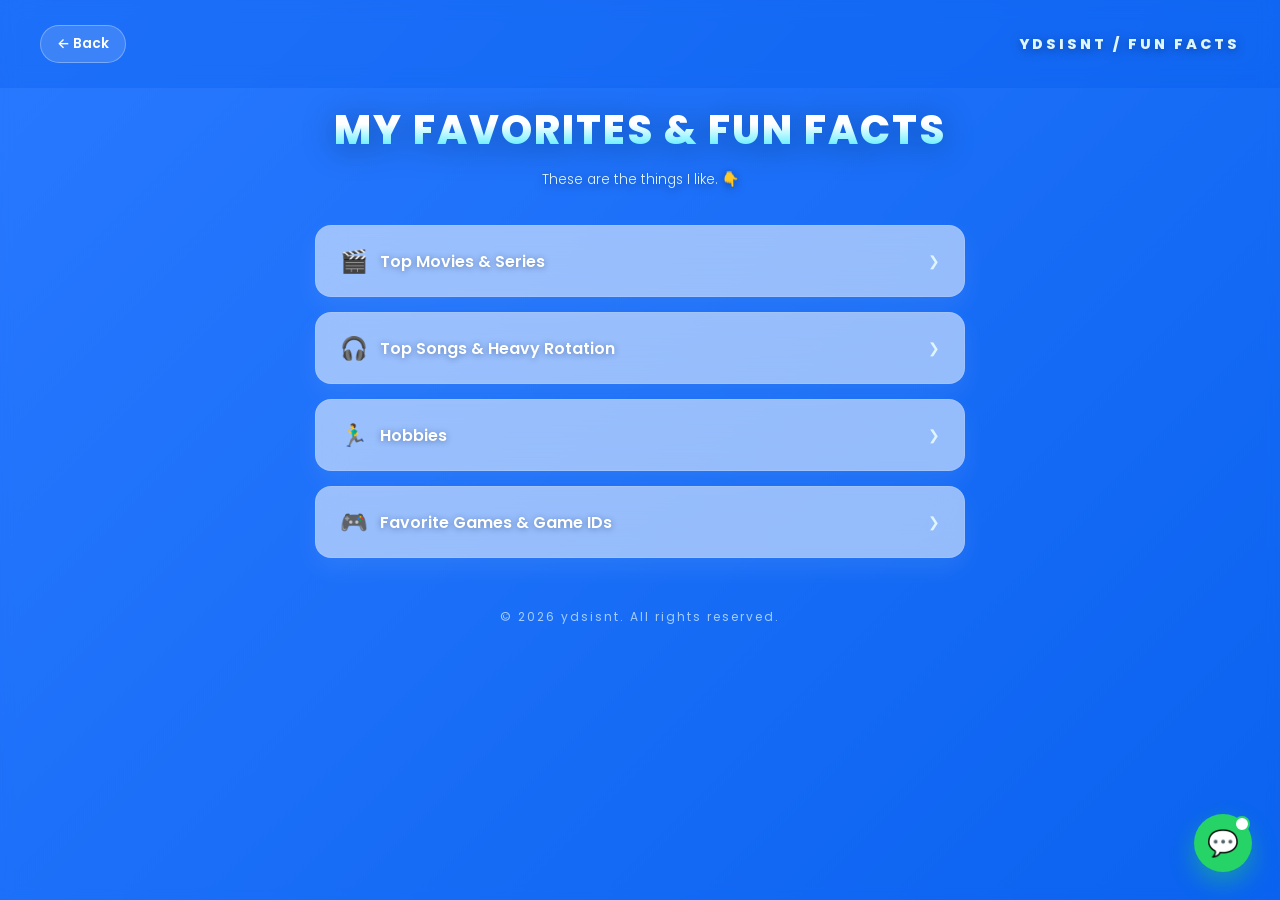
==== commit 2a64ee8e: "Add files via upload penambahan tampilan dan playlist lagu" ====
--- a/funfact.html
+++ b/funfact.html
@@ -31,7 +31,7 @@
         <div class="accordion-wrapper">
 
             <!-- KATEGORI 1: TOP MOVIES -->
-            <details class="ff-accordion tilt-card">
+            <details class="ff-accordion">
                 <summary class="accordion-header">
                     <div class="header-content">
                         <span class="card-icon">🎬</span>
@@ -49,7 +49,7 @@
             </details>
 
             <!-- KATEGORI 2: TOP SONGS -->
-            <details class="ff-accordion tilt-card">
+            <details class="ff-accordion">
                 <summary class="accordion-header">
                     <div class="header-content">
                         <span class="card-icon">🎧</span>
@@ -65,16 +65,25 @@
                     </ul>
 
                     <!--
-                      WIDGET SPOTIFY DI SINI JUGA:
+                      WIDGET SPOTIFY DI SINI JUGA (MULTI-LAGU):
                       biar pas orang buka bagian "Top Songs" ini,
-                      mereka bisa langsung dengerin lagu no.1-nya
-                      tanpa pindah ke halaman utama. Ganti ID lagu di
-                      "src" kalau mau nampilin lagu favorit lain --
-                      caranya sama kayak yang dijelasin di index.html.
+                      mereka bisa langsung dengerin & GANTI-GANTI lagu
+                      lewat tombol tab, nggak cuma 1 lagu doang.
+                      Logikanya sama persis kayak di index.html --
+                      lihat komentar lengkap di sana kalau mau nambah
+                      lagu baru ke daftar tab-nya.
                     -->
-                    <div class="spotify-widget tilt-card" style="margin-top: 16px; max-width: 100%;">
+                    <div class="spotify-widget" style="margin-top: 16px;">
                         <p class="spotify-widget-label">🎧 Now Playing</p>
+
+                        <div class="spotify-tabs">
+                            <button class="spotify-tab active" data-track="5mtTAScDytxMMqZj14NmlN" type="button">love. – wave to earth</button>
+                            <button class="spotify-tab" data-track="6xGruZOHLs39ZbVccQTuPZ" type="button">Glimpse of Us – Joji</button>
+                            <button class="spotify-tab" data-track="1TENfdcF7MX8B0HeQsPLdT" type="button">not the same w/o you – Skyline</button>
+                        </div>
+
                         <iframe
+                            id="spotify-player"
                             title="Spotify mini player - lagu favorit"
                             src="https://open.spotify.com/embed/track/5mtTAScDytxMMqZj14NmlN?utm_source=generator&theme=0"
                             width="100%"
@@ -85,11 +94,33 @@
                             loading="lazy">
                         </iframe>
                     </div>
+
+                    <!--
+                      WIDGET PLAYLIST SPOTIFY SENDIRI.
+                      GANTI ID playlist di "src" bawah ini dengan
+                      playlist Spotify kamu sendiri -- caranya sama
+                      persis kayak yang dijelasin panjang lebar di
+                      index.html (cari komentar "WIDGET PLAYLIST
+                      SPOTIFY SENDIRI" di sana).
+                    -->
+                    <div class="spotify-widget" style="margin-top: 16px;">
+                        <p class="spotify-widget-label">🎵 My Playlist</p>
+                        <iframe
+                            title="Spotify playlist favorit"
+                            src="https://open.spotify.com/embed/playlist/37i9dQZF1DXcBWIGoYBM5M?utm_source=generator&theme=0"
+                            width="100%"
+                            height="352"
+                            frameborder="0"
+                            allowfullscreen=""
+                            allow="autoplay; clipboard-write; encrypted-media; fullscreen; picture-in-picture"
+                            loading="lazy">
+                        </iframe>
+                    </div>
                 </div>
             </details>
 
             <!-- KATEGORI 3: HOBBIES -->
-            <details class="ff-accordion tilt-card">
+            <details class="ff-accordion">
                 <summary class="accordion-header">
                     <div class="header-content">
                         <span class="card-icon">🏃‍♂️</span>
@@ -107,7 +138,7 @@
             </details>
 
             <!-- KATEGORI 4: GAMES -->
-            <details class="ff-accordion tilt-card">
+            <details class="ff-accordion">
                 <summary class="accordion-header">
                     <div class="header-content">
                         <span class="card-icon">🎮</span>
--- a/funfact-style.css
+++ b/funfact-style.css
@@ -16,9 +16,11 @@
   bukan kayak buka halaman lain yang temanya beda.
 */
 body {
-    /* 4 titik warna biru cerah, sama seperti gradient Fun Mode di
-       style.css -- ada selipan putih (#E0F7FF) biar ada kesan kilau */
-    background: linear-gradient(-45deg, #00C6FB, #005BEA, #E0F7FF, #2979FF);
+    /* Gradient biru yang sama persis dengan Fun Mode di style.css --
+       semua titik warnanya sengaja dijaga "cukup jenuh/gelap" (BUKAN
+       pastel/hampir-putih) supaya teks putih di atasnya selalu kebaca
+       jelas, di titik mana pun animasi gradient-nya lagi berhenti */
+    background: linear-gradient(-45deg, #0072C6, #00A8E8, #005BEA, #2979FF);
     background-size: 400% 400%;
     animation: gradientBG 18s ease infinite;
     background-attachment: fixed;
@@ -41,12 +43,20 @@
     position: fixed;
     top: 0;
     left: 0;
+    right: 0;                  /* sama seperti di style.css: lebih aman dari width:100% doang */
     width: 100%;
     padding: 25px 40px;
     display: flex;
     justify-content: space-between;
     align-items: center;
     z-index: 100;
+
+    /* HARDENING KHUSUS MOBILE -- penjelasan lengkap ada di style.css
+       (.main-header). Intinya: bikin header jadi layer render sendiri
+       biar nggak "lepas" pas halaman ini di-scroll cepat di HP. */
+    transform: translateZ(0);
+    -webkit-transform: translateZ(0);
+
     /* header kaca biru transparan, senada sama gradient body yang baru */
     background: rgba(0, 91, 234, 0.28);
     backdrop-filter: blur(10px);
@@ -75,6 +85,7 @@
     font-size: 0.9rem;
     letter-spacing: 3px;
     color: #DFF6FF;
+    text-shadow: 0 2px 10px rgba(0, 30, 70, 0.5); /* jaring pengaman kontras -- bayangan navy gelap di belakang teks */
 }
 
 /* CONTAINER UTAMA */
@@ -92,11 +103,13 @@
     background: linear-gradient(180deg, #ffffff 40%, #00E5FF 100%);
     -webkit-background-clip: text;
     -webkit-text-fill-color: transparent;
+    filter: drop-shadow(0 4px 16px rgba(0, 30, 70, 0.45)); /* dipakai drop-shadow (bukan text-shadow) karena teksnya di-"clip" jadi gradient transparan */
 }
 
 .ff-subtitle {
     font-size: 0.85rem;
     color: #DFF6FF;
+    text-shadow: 0 2px 10px rgba(0, 30, 70, 0.5); /* jaring pengaman kontras */
     margin-bottom: 35px;
     font-weight: 300;
 }
@@ -153,6 +166,7 @@
     font-size: 1rem;
     font-weight: 600;
     color: #ffffff;
+    text-shadow: 0 1px 6px rgba(0, 30, 70, 0.4); /* jaring pengaman kontras */
 }
 
 .arrow-icon {
@@ -184,6 +198,7 @@
     font-size: 0.9rem;
     margin-bottom: 10px;
     color: #ffffff;
+    text-shadow: 0 1px 6px rgba(0, 30, 70, 0.35); /* jaring pengaman kontras */
 }
 
 .accordion-body li:last-child {
@@ -252,6 +267,7 @@
     border-top: 1px solid rgba(255, 255, 255, 0.05);
     font-size: 0.85rem;
     color: #ffffff;
+    text-shadow: 0 1px 6px rgba(0, 30, 70, 0.35); /* jaring pengaman kontras */
     display: flex;
     flex-direction: column;
     gap: 6px;
@@ -259,6 +275,71 @@
 
 .game-info p strong {
     color: #DFF6FF;
+}
+
+/* ==========================================
+   WIDGET "NOW PLAYING" -- BUNGKUS EMBED SPOTIFY
+   ==========================================
+   Sama seperti di style.css: ini cuma bungkusan kaca visual di
+   sekitar <iframe> Spotify, disesuaikan warnanya biar senada sama
+   tema biru cerah halaman Fun Facts ini. */
+.spotify-widget {
+    width: 100%;
+    background: rgba(255, 255, 255, 0.16);
+    border: 1px solid rgba(255, 255, 255, 0.35);
+    border-radius: 18px;
+    padding: 14px;
+    backdrop-filter: blur(15px);
+    box-shadow: 0 15px 35px rgba(0, 20, 60, 0.25);
+}
+
+.spotify-widget-label {
+    font-size: 0.7rem;
+    letter-spacing: 2px;
+    text-transform: uppercase;
+    color: #DFF6FF;
+    margin-bottom: 10px;
+    text-align: left;
+    padding-left: 4px;
+}
+
+.spotify-widget iframe {
+    width: 100%;
+    border-radius: 12px;
+    border: none;
+}
+
+/* tombol tab pemilih lagu -- lihat penjelasan lengkap di style.css,
+   ini versi warnanya aja yang disesuaikan ke tema biru halaman ini */
+.spotify-tabs {
+    display: flex;
+    flex-wrap: wrap;
+    gap: 6px;
+    margin-bottom: 10px;
+}
+
+.spotify-tab {
+    background: rgba(255, 255, 255, 0.14);
+    color: #ffffff;
+    border: 1px solid rgba(255, 255, 255, 0.35);
+    padding: 5px 12px;
+    border-radius: 20px;
+    font-size: 0.65rem;
+    font-weight: 600;
+    font-family: 'Poppins', sans-serif;
+    cursor: pointer;
+    white-space: nowrap;
+    transition: all 0.25s ease;
+}
+
+.spotify-tab:hover {
+    border-color: #00E5FF;
+}
+
+.spotify-tab.active {
+    background: #00E5FF;
+    border-color: #00E5FF;
+    color: #003049; /* teks navy gelap di atas cyan terang biar kebaca */
 }
 
 /* ==========================================
@@ -382,25 +463,17 @@
     }
 }
 
-/* Konten utama (header & container) harus tetap di atas overlay & salju */
-.ff-header,
+/* Konten utama (container) harus tetap di atas overlay & salju.
+   CATATAN: ".ff-header" SENGAJA TIDAK dimasukkan ke sini, karena dia
+   sudah punya "position: fixed;" sendiri (lihat di atas, dekat awal
+   file) dengan z-index: 100 -- itu udah lebih dari cukup buat tetap
+   di atas overlay & salju yang cuma z-index 0-1. Kalau ikut ditulis
+   "position: relative" di sini, itu bakal MENIMPA fixed-nya karena
+   aturan yang ditulis belakangan menang (lihat catatan sama persis
+   di style.css, bug ini sempat kejadian di sana). */
 .ff-container {
     position: relative;
     z-index: 10;
-}
-
-/* ==========================================
-   FITUR TAMBAHAN: KARTU DENGAN EFEK 3D TILT
-   ==========================================
-   Sama seperti di index.html: elemen dengan class "tilt-card" akan
-   dimiringkan mengikuti posisi mouse lewat funfact-script.js, yang
-   mengatur custom property --rx & --ry ini secara real-time. */
-.tilt-card {
-    --rx: 0deg;
-    --ry: 0deg;
-    transform: perspective(700px) rotateX(var(--rx)) rotateY(var(--ry));
-    transition: transform 0.25s ease-out;
-    will-change: transform;
 }
 
 /* ==========================================
